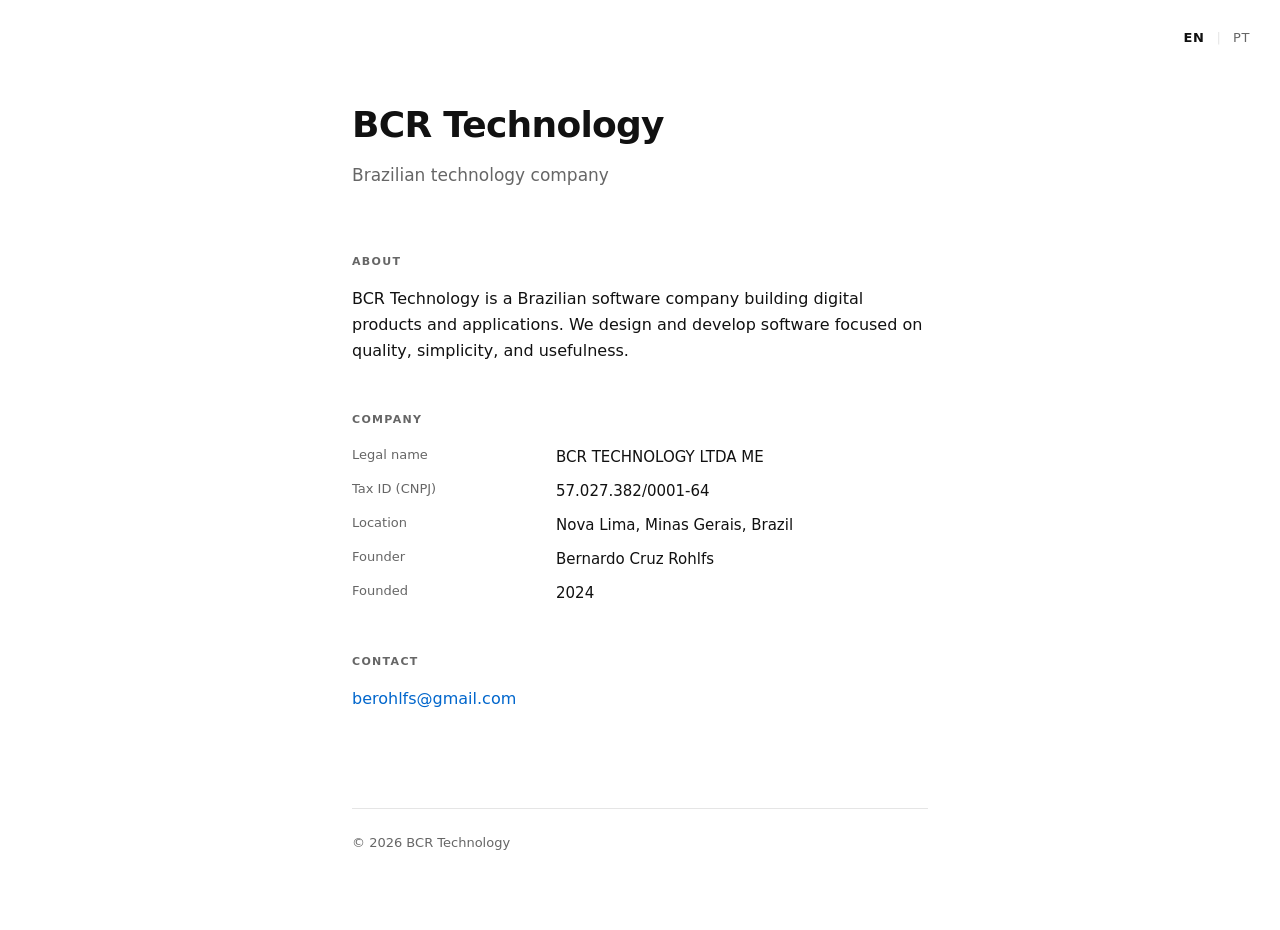
==== index.html @ 29fa109f "add: website" ====
<!DOCTYPE html>
<html lang="en">
<head>
  <meta charset="UTF-8">
  <meta name="viewport" content="width=device-width, initial-scale=1.0">
  <title>BCR Technology</title>
  <meta name="description" data-lang="en" content="BCR Technology — Brazilian technology company founded in 2024.">
  <meta name="description" data-lang="pt" content="BCR Technology — Empresa brasileira de tecnologia fundada em 2024.">
  <link rel="stylesheet" href="styles.css">
</head>
<body class="lang-en">
  <nav class="lang-toggle" aria-label="Language switcher">
    <button type="button" data-set-lang="en" class="lang-btn">EN</button>
    <span class="lang-sep">|</span>
    <button type="button" data-set-lang="pt" class="lang-btn">PT</button>
  </nav>

  <main>
    <header>
      <h1>BCR Technology</h1>
      <p class="subtitle" data-lang="en">Brazilian technology company</p>
      <p class="subtitle" data-lang="pt">Empresa brasileira de tecnologia</p>
    </header>

    <section>
      <h2 data-lang="en">About</h2>
      <h2 data-lang="pt">Sobre</h2>
      <p data-lang="en">BCR Technology is a Brazilian software company building digital products and applications. We design and develop software focused on quality, simplicity, and usefulness.</p>
      <p data-lang="pt">A BCR Technology é uma empresa brasileira de software que desenvolve produtos e aplicações digitais. Projetamos e desenvolvemos software com foco em qualidade, simplicidade e utilidade.</p>
    </section>

    <section>
      <h2 data-lang="en">Company</h2>
      <h2 data-lang="pt">Empresa</h2>
      <dl class="info">
        <dt data-lang="en">Legal name</dt>
        <dt data-lang="pt">Razão social</dt>
        <dd>BCR TECHNOLOGY LTDA ME</dd>

        <dt data-lang="en">Tax ID (CNPJ)</dt>
        <dt data-lang="pt">CNPJ</dt>
        <dd>57.027.382/0001-64</dd>

        <dt data-lang="en">Location</dt>
        <dt data-lang="pt">Localização</dt>
        <dd data-lang="en">Nova Lima, Minas Gerais, Brazil</dd>
        <dd data-lang="pt">Nova Lima, Minas Gerais, Brasil</dd>

        <dt data-lang="en">Founder</dt>
        <dt data-lang="pt">Fundador</dt>
        <dd>Bernardo Cruz Rohlfs</dd>

        <dt data-lang="en">Founded</dt>
        <dt data-lang="pt">Fundada em</dt>
        <dd>2024</dd>
      </dl>
    </section>

    <section>
      <h2 data-lang="en">Contact</h2>
      <h2 data-lang="pt">Contato</h2>
      <p><a href="mailto:berohlfs@gmail.com">berohlfs@gmail.com</a></p>
    </section>

    <footer>
      <p>&copy; <span id="year">2026</span> BCR Technology</p>
    </footer>
  </main>

  <script src="script.js"></script>
</body>
</html>
---- styles.css ----
:root {
  --bg: #ffffff;
  --text: #111111;
  --muted: #666666;
  --link: #0066cc;
  --border: #e5e5e5;
  --max-width: 640px;
}

* {
  box-sizing: border-box;
}

html,
body {
  margin: 0;
  padding: 0;
}

body {
  font-family: -apple-system, BlinkMacSystemFont, "Segoe UI", system-ui, sans-serif;
  font-size: 16px;
  line-height: 1.6;
  color: var(--text);
  background: var(--bg);
  -webkit-font-smoothing: antialiased;
  -moz-osx-font-smoothing: grayscale;
}

[data-lang] {
  display: none;
}
body.lang-en [data-lang="en"] {
  display: revert;
}
body.lang-pt [data-lang="pt"] {
  display: revert;
}

.lang-toggle {
  position: absolute;
  top: 24px;
  right: 24px;
  font-size: 13px;
  color: var(--muted);
  display: flex;
  gap: 6px;
  align-items: center;
}

.lang-btn {
  background: none;
  border: none;
  padding: 4px 6px;
  font: inherit;
  color: var(--muted);
  cursor: pointer;
  letter-spacing: 0.05em;
}
.lang-btn:hover {
  color: var(--text);
}
.lang-btn.active {
  color: var(--text);
  font-weight: 600;
}

.lang-sep {
  color: var(--border);
}

main {
  max-width: var(--max-width);
  margin: 0 auto;
  padding: 96px 32px 64px;
}

header {
  margin-bottom: 64px;
}

h1 {
  font-size: 36px;
  font-weight: 600;
  letter-spacing: -0.02em;
  margin: 0 0 8px;
}

.subtitle {
  font-size: 17px;
  color: var(--muted);
  margin: 0;
}

section {
  margin-bottom: 48px;
}

h2 {
  font-size: 11px;
  font-weight: 600;
  text-transform: uppercase;
  letter-spacing: 0.12em;
  color: var(--muted);
  margin: 0 0 16px;
}

p {
  margin: 0 0 12px;
}

a {
  color: var(--link);
  text-decoration: none;
}
a:hover {
  text-decoration: underline;
}

.info {
  margin: 0;
  display: grid;
  grid-template-columns: 180px 1fr;
  row-gap: 10px;
  column-gap: 24px;
}

.info dt {
  font-size: 13px;
  color: var(--muted);
  margin: 0;
}

.info dd {
  margin: 0;
  font-size: 15px;
}

footer {
  margin-top: 96px;
  padding-top: 24px;
  border-top: 1px solid var(--border);
  font-size: 13px;
  color: var(--muted);
}

@media (max-width: 520px) {
  main {
    padding: 80px 20px 48px;
  }

  h1 {
    font-size: 28px;
  }

  .info {
    grid-template-columns: 1fr;
    row-gap: 4px;
  }

  .info dd {
    margin-bottom: 8px;
  }

  .lang-toggle {
    top: 16px;
    right: 16px;
  }
}
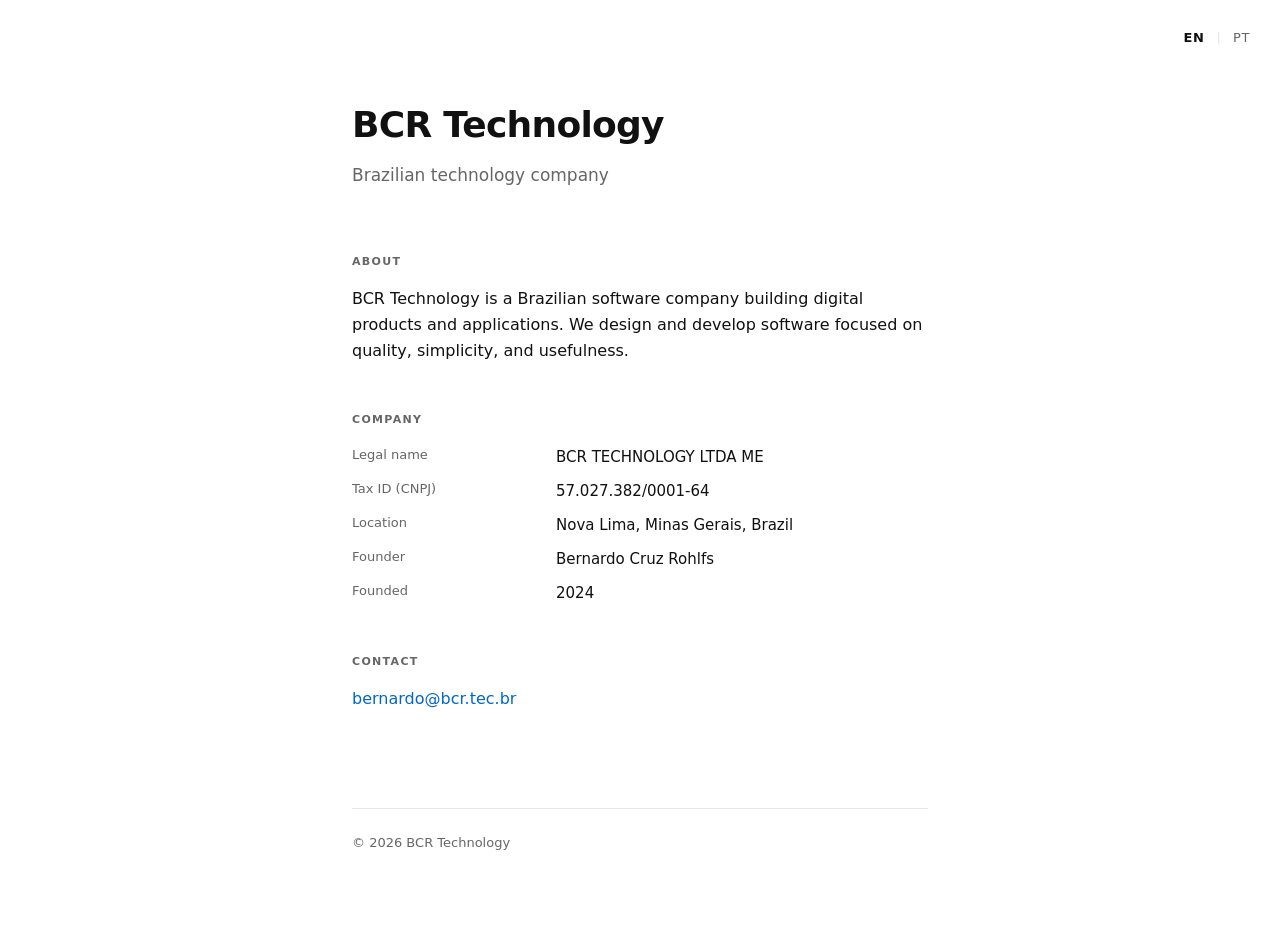
==== commit 0c00de20: "update email" ====
--- a/index.html
+++ b/index.html
@@ -59,7 +59,7 @@
     <section>
       <h2 data-lang="en">Contact</h2>
       <h2 data-lang="pt">Contato</h2>
-      <p><a href="mailto:berohlfs@gmail.com">berohlfs@gmail.com</a></p>
+      <p><a href="mailto:bernardo@bcr.tec.br">bernardo@bcr.tec.br</a></p>
     </section>
 
     <footer>
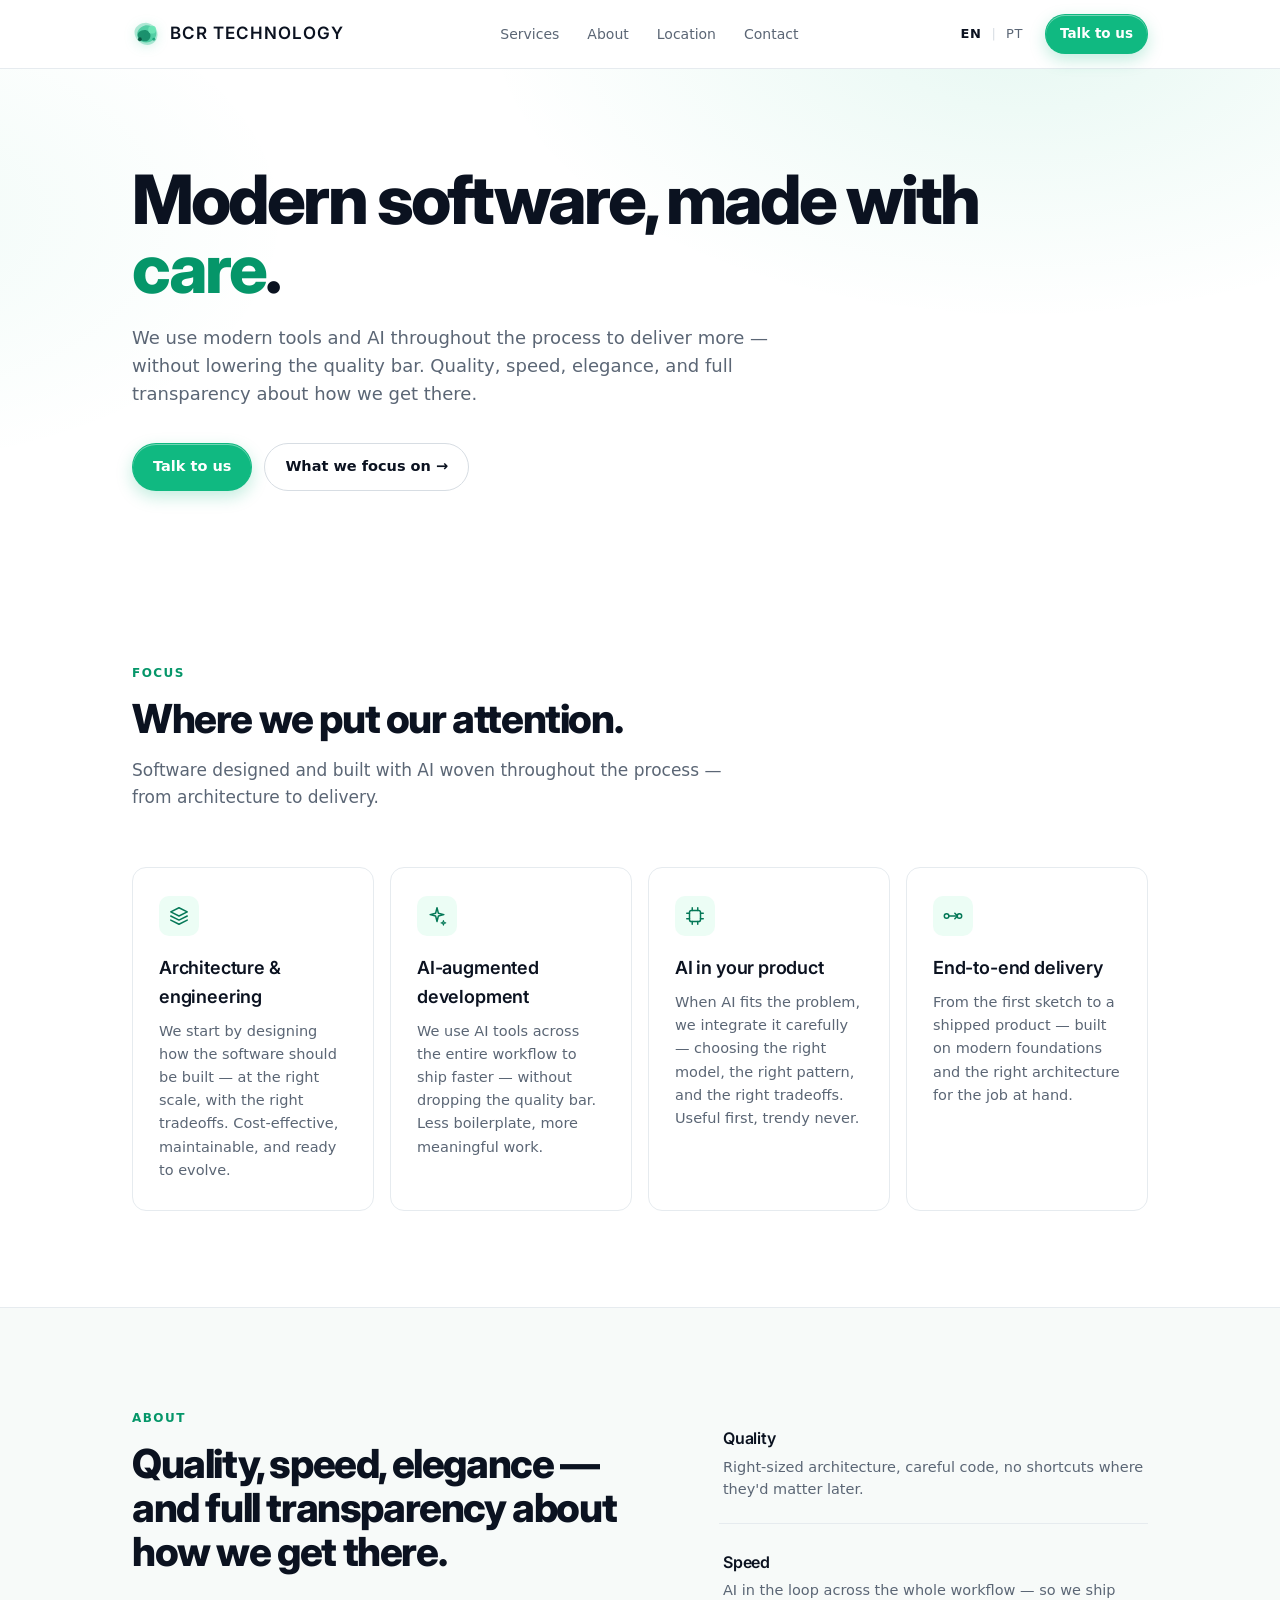
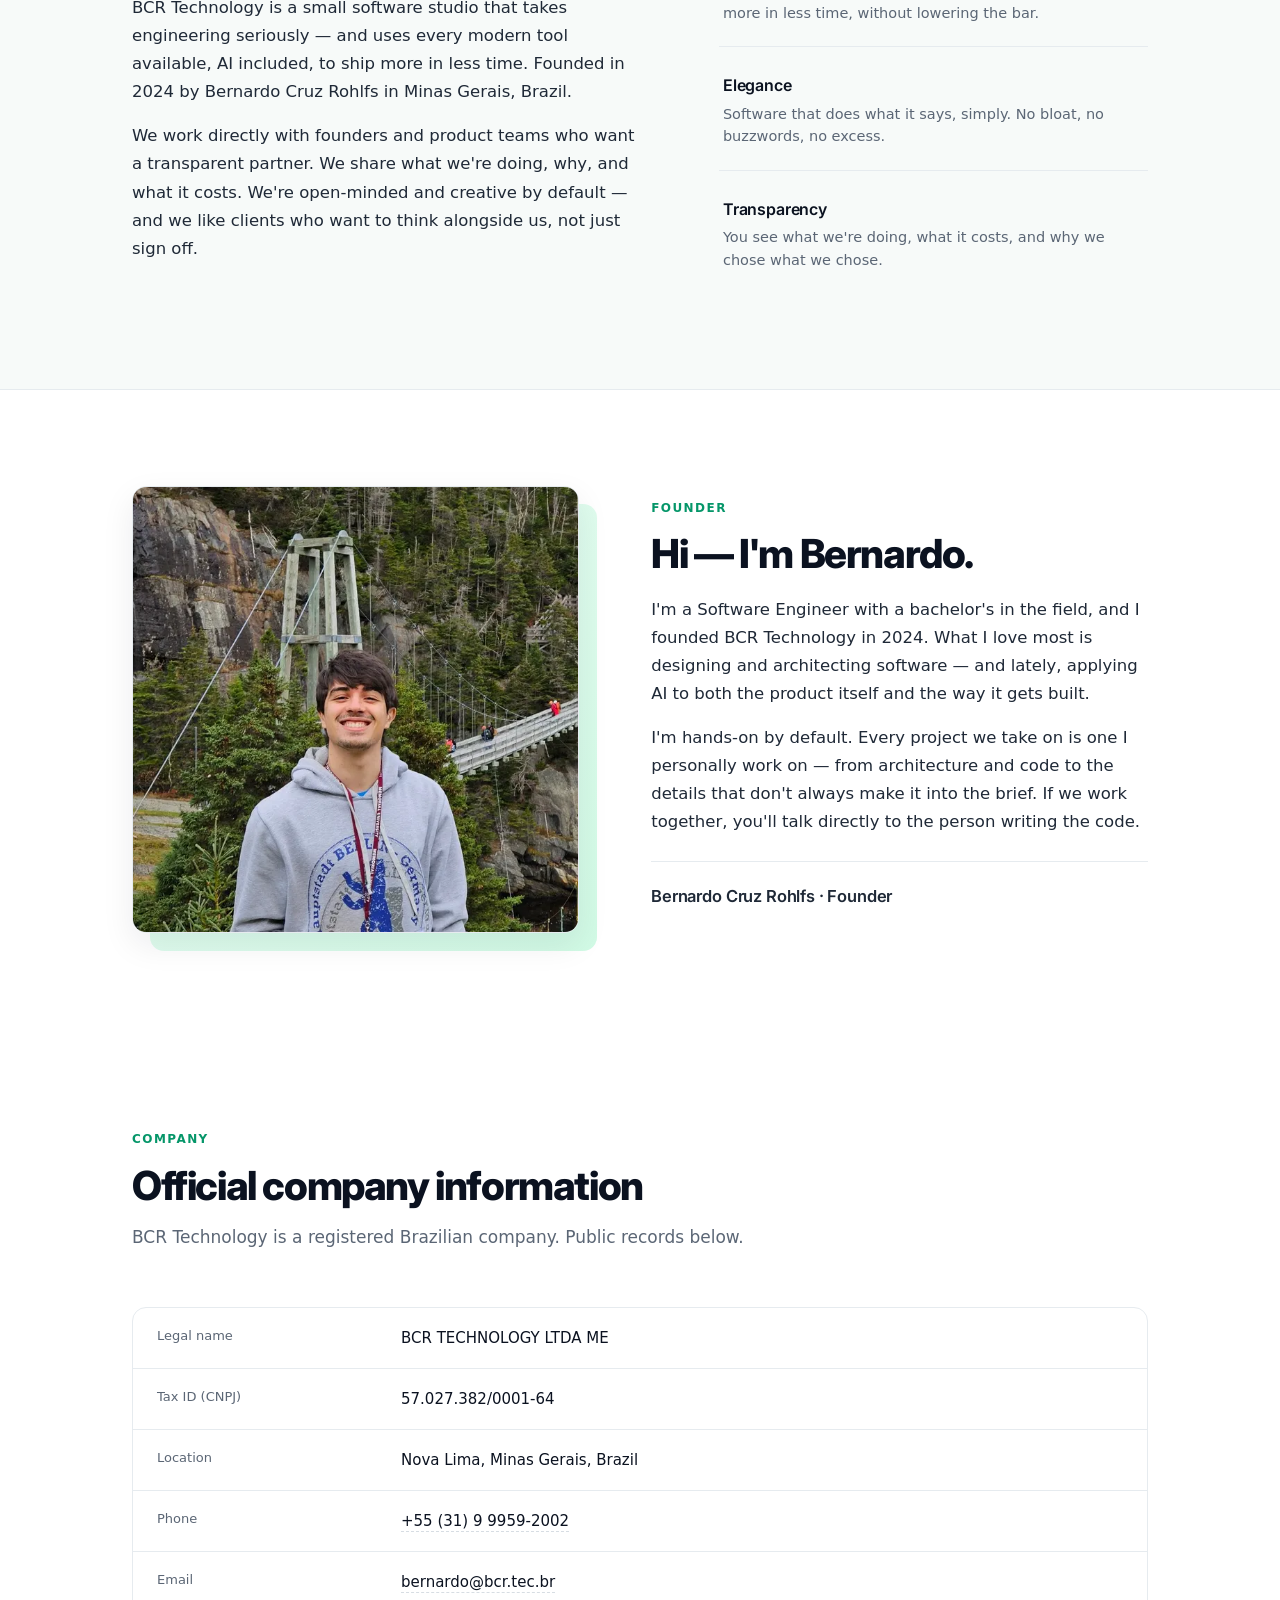
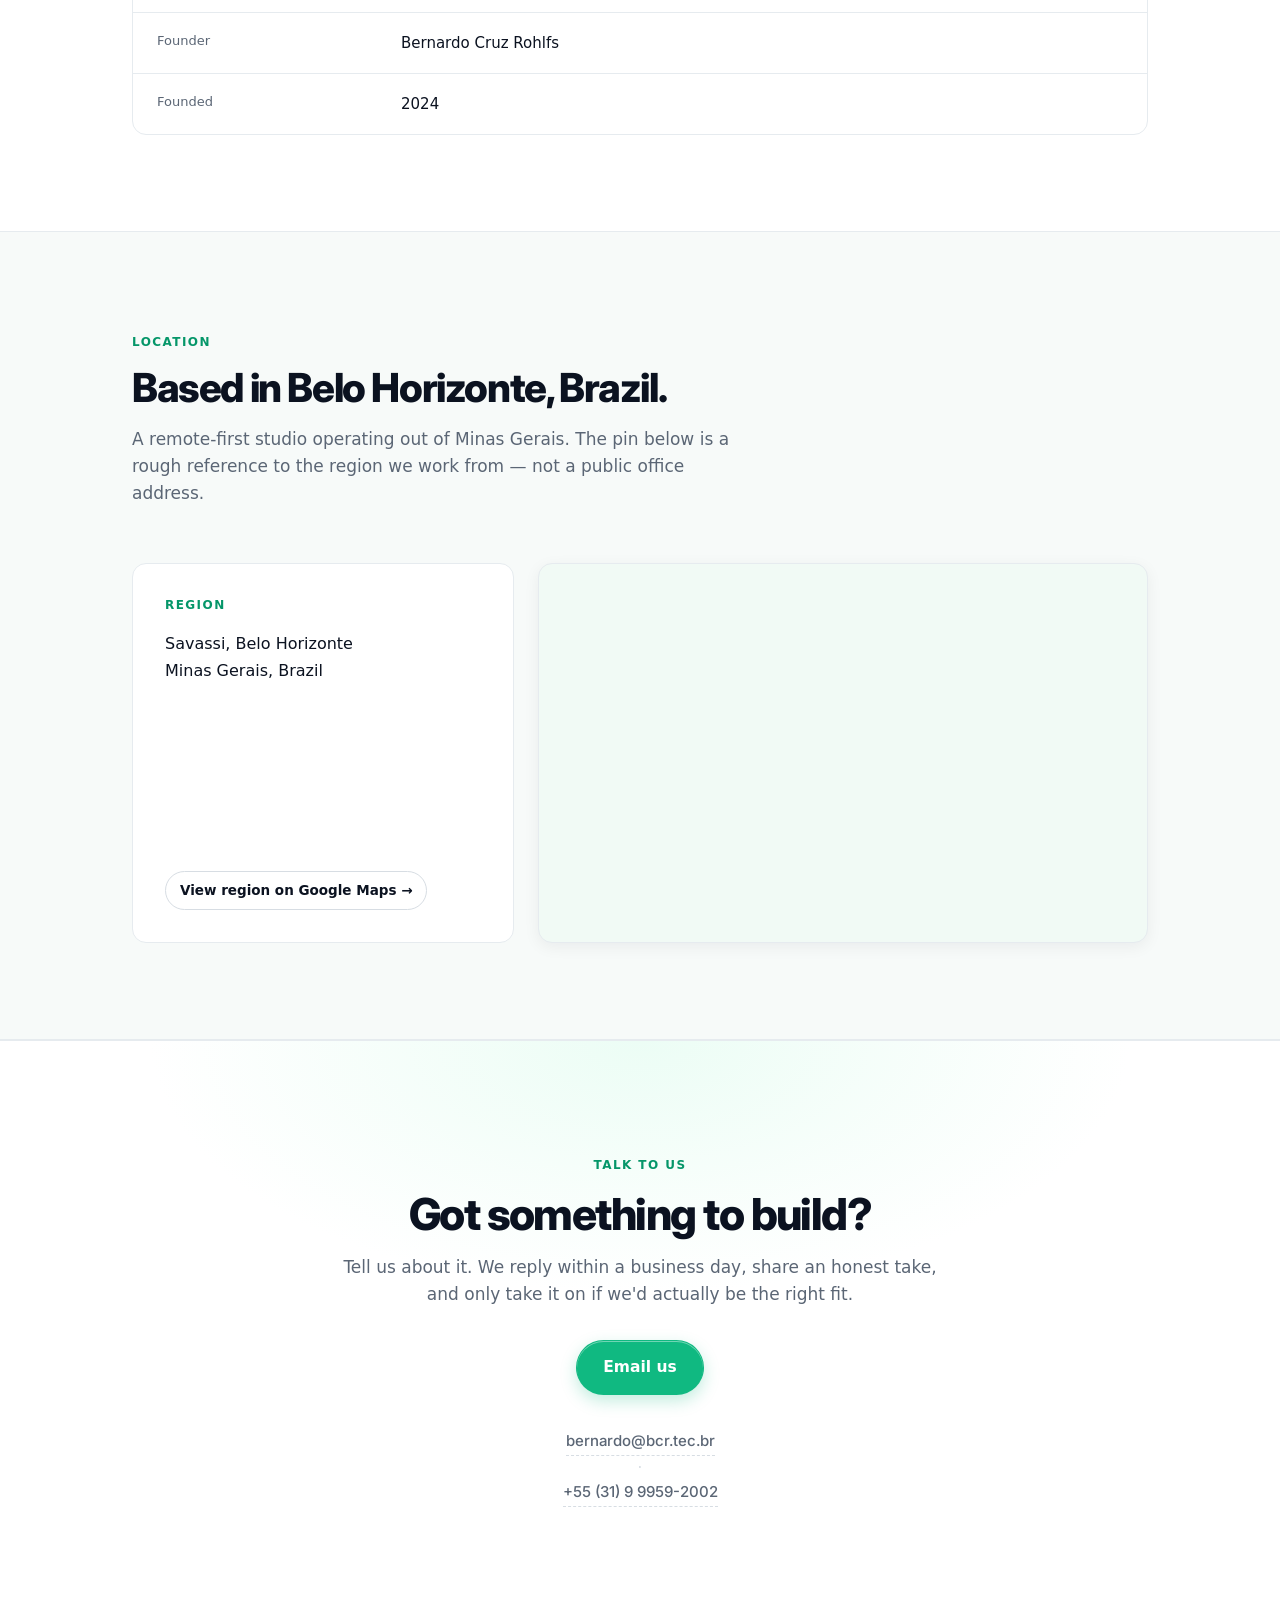
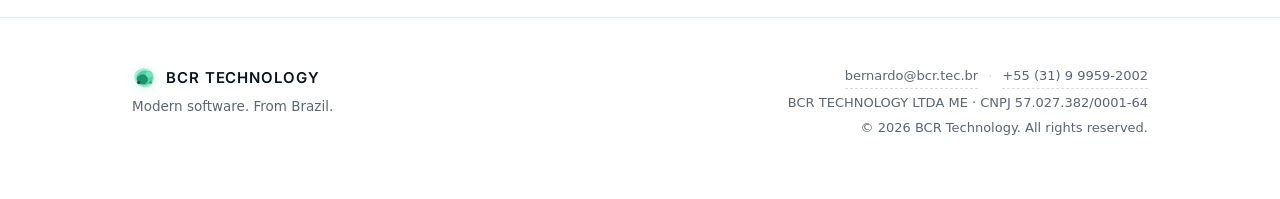
==== commit ac356c05: "fix: adjusting landing page for apple developer program's requirements" ====
--- a/index.html
+++ b/index.html
@@ -3,67 +3,360 @@
 <head>
   <meta charset="UTF-8">
   <meta name="viewport" content="width=device-width, initial-scale=1.0">
-  <title>BCR Technology</title>
-  <meta name="description" data-lang="en" content="BCR Technology — Brazilian technology company founded in 2024.">
-  <meta name="description" data-lang="pt" content="BCR Technology — Empresa brasileira de tecnologia fundada em 2024.">
+  <title>BCR Technology — Software done well. Shipped fast.</title>
+  <meta name="description" data-lang="en" content="BCR Technology — Brazilian software studio. AI-augmented development, fine architecture, and full transparency. Quality, speed, elegance.">
+  <meta name="description" data-lang="pt" content="BCR Technology — Estúdio de software brasileiro. Desenvolvimento aumentado por IA, arquitetura cuidadosa e total transparência. Qualidade, velocidade, elegância.">
+  <link rel="preconnect" href="https://fonts.googleapis.com">
+  <link rel="preconnect" href="https://fonts.gstatic.com" crossorigin>
+  <link href="https://fonts.googleapis.com/css2?family=Inter:wght@400;500;600;700;800&display=swap" rel="stylesheet">
   <link rel="stylesheet" href="styles.css">
 </head>
 <body class="lang-en">
-  <nav class="lang-toggle" aria-label="Language switcher">
-    <button type="button" data-set-lang="en" class="lang-btn">EN</button>
-    <span class="lang-sep">|</span>
-    <button type="button" data-set-lang="pt" class="lang-btn">PT</button>
-  </nav>
-
-  <main>
-    <header>
-      <h1>BCR Technology</h1>
-      <p class="subtitle" data-lang="en">Brazilian technology company</p>
-      <p class="subtitle" data-lang="pt">Empresa brasileira de tecnologia</p>
-    </header>
-
-    <section>
-      <h2 data-lang="en">About</h2>
-      <h2 data-lang="pt">Sobre</h2>
-      <p data-lang="en">BCR Technology is a Brazilian software company building digital products and applications. We design and develop software focused on quality, simplicity, and usefulness.</p>
-      <p data-lang="pt">A BCR Technology é uma empresa brasileira de software que desenvolve produtos e aplicações digitais. Projetamos e desenvolvemos software com foco em qualidade, simplicidade e utilidade.</p>
-    </section>
-
-    <section>
-      <h2 data-lang="en">Company</h2>
-      <h2 data-lang="pt">Empresa</h2>
-      <dl class="info">
-        <dt data-lang="en">Legal name</dt>
-        <dt data-lang="pt">Razão social</dt>
-        <dd>BCR TECHNOLOGY LTDA ME</dd>
-
-        <dt data-lang="en">Tax ID (CNPJ)</dt>
-        <dt data-lang="pt">CNPJ</dt>
-        <dd>57.027.382/0001-64</dd>
-
-        <dt data-lang="en">Location</dt>
-        <dt data-lang="pt">Localização</dt>
-        <dd data-lang="en">Nova Lima, Minas Gerais, Brazil</dd>
-        <dd data-lang="pt">Nova Lima, Minas Gerais, Brasil</dd>
-
-        <dt data-lang="en">Founder</dt>
-        <dt data-lang="pt">Fundador</dt>
-        <dd>Bernardo Cruz Rohlfs</dd>
-
-        <dt data-lang="en">Founded</dt>
-        <dt data-lang="pt">Fundada em</dt>
-        <dd>2024</dd>
-      </dl>
-    </section>
-
-    <section>
-      <h2 data-lang="en">Contact</h2>
-      <h2 data-lang="pt">Contato</h2>
-      <p><a href="mailto:bernardo@bcr.tec.br">bernardo@bcr.tec.br</a></p>
-    </section>
-
-    <footer>
-      <p>&copy; <span id="year">2026</span> BCR Technology</p>
+  <header class="site-header">
+    <div class="container header-inner">
+      <a href="#top" class="brand" aria-label="BCR Technology">
+        <svg class="brand-mark" viewBox="0 0 32 32" fill="none" aria-hidden="true" xmlns="http://www.w3.org/2000/svg">
+          <path d="M16 3 C24 4 30 10 29 18 C28 26 21 30 14 28 C7 26 2 19 3 12 C4 7 10 3 16 3 Z" fill="#10b981" opacity="0.3"/>
+          <path d="M22 7 C28 9 30 17 25 22 C20 27 12 27 8 22 C4 17 6 11 11 8 C15 5 19 6 22 7 Z" fill="#10b981" opacity="0.55"/>
+          <path d="M11 12 C16 10 22 13 21 19 C20 25 13 26 9 22 C5 18 6 14 11 12 Z" fill="#047857" opacity="0.7"/>
+          <circle cx="23" cy="11" r="4.5" fill="#6ee7b7" opacity="0.9"/>
+          <circle cx="9" cy="22" r="2.2" fill="#064e3b" opacity="0.9"/>
+          <circle cx="25" cy="22" r="1.7" fill="#059669" opacity="0.75"/>
+        </svg>
+        <span class="brand-full">BCR Technology</span>
+        <span class="brand-short">BCR</span>
+      </a>
+      <nav class="primary-nav" aria-label="Primary">
+        <a href="#services" data-lang="en">Services</a>
+        <a href="#services" data-lang="pt">Serviços</a>
+        <a href="#about" data-lang="en">About</a>
+        <a href="#about" data-lang="pt">Sobre</a>
+        <a href="#location" data-lang="en">Location</a>
+        <a href="#location" data-lang="pt">Localização</a>
+        <a href="#contact" data-lang="en">Contact</a>
+        <a href="#contact" data-lang="pt">Contato</a>
+      </nav>
+      <div class="header-actions">
+        <nav class="lang-toggle" aria-label="Language switcher">
+          <button type="button" data-set-lang="en" class="lang-btn">EN</button>
+          <span class="lang-sep">|</span>
+          <button type="button" data-set-lang="pt" class="lang-btn">PT</button>
+        </nav>
+        <a href="#contact" class="btn btn-primary btn-sm header-cta" data-lang="en">Talk to us</a>
+        <a href="#contact" class="btn btn-primary btn-sm header-cta" data-lang="pt">Fale conosco</a>
+      </div>
+    </div>
+  </header>
+
+  <main id="top">
+    <section class="hero">
+      <div class="container">
+        <h1 class="hero-title" data-lang="en">
+          Modern software, made with <span class="accent">care</span>.
+        </h1>
+        <h1 class="hero-title" data-lang="pt">
+          Software moderno, feito com <span class="accent">cuidado</span>.
+        </h1>
+
+        <p class="hero-sub" data-lang="en">
+          We use modern tools and AI throughout the process to deliver more — without lowering the quality bar. Quality, speed, elegance, and full transparency about how we get there.
+        </p>
+        <p class="hero-sub" data-lang="pt">
+          Usamos ferramentas modernas e IA em todo o processo para entregar mais — sem baixar a régua de qualidade. Qualidade, velocidade, elegância e total transparência sobre como chegamos lá.
+        </p>
+
+        <div class="hero-cta">
+          <a href="#contact" class="btn btn-primary" data-lang="en">Talk to us</a>
+          <a href="#contact" class="btn btn-primary" data-lang="pt">Fale com a gente</a>
+          <a href="#services" class="btn btn-ghost" data-lang="en">What we focus on →</a>
+          <a href="#services" class="btn btn-ghost" data-lang="pt">No que focamos →</a>
+        </div>
+      </div>
+    </section>
+
+    <section id="services" class="section">
+      <div class="container">
+        <div class="section-head">
+          <span class="kicker" data-lang="en">Focus</span>
+          <span class="kicker" data-lang="pt">Foco</span>
+          <h2 data-lang="en">Where we put our attention.</h2>
+          <h2 data-lang="pt">Onde colocamos nossa atenção.</h2>
+          <p class="section-lead" data-lang="en">
+            Software designed and built with AI woven throughout the process — from architecture to delivery.
+          </p>
+          <p class="section-lead" data-lang="pt">
+            Software desenhado e construído com IA presente em todo o processo — da arquitetura à entrega.
+          </p>
+        </div>
+
+        <div class="cards">
+          <article class="card">
+            <div class="card-icon" aria-hidden="true">
+              <svg viewBox="0 0 24 24" fill="none" stroke="currentColor" stroke-width="1.6" stroke-linecap="round" stroke-linejoin="round"><polygon points="12 3 21 7.5 12 12 3 7.5 12 3"/><polyline points="3 12 12 16.5 21 12"/><polyline points="3 16.5 12 21 21 16.5"/></svg>
+            </div>
+            <h3 data-lang="en">Architecture & engineering</h3>
+            <h3 data-lang="pt">Arquitetura & engenharia</h3>
+            <p data-lang="en">We start by designing how the software should be built — at the right scale, with the right tradeoffs. Cost-effective, maintainable, and ready to evolve.</p>
+            <p data-lang="pt">Começamos desenhando como o software deve ser construído — na escala certa, com os tradeoffs certos. Eficiente, manutenível e pronto para evoluir.</p>
+          </article>
+
+          <article class="card">
+            <div class="card-icon" aria-hidden="true">
+              <svg viewBox="0 0 24 24" fill="none" stroke="currentColor" stroke-width="1.6" stroke-linecap="round" stroke-linejoin="round"><path d="M12 3 L13.5 9 L19.5 10.5 L13.5 12 L12 18 L10.5 12 L4.5 10.5 L10.5 9 Z"/><path d="M19 17 L19.7 19 L21.5 19.5 L19.7 20 L19 22 L18.3 20 L16.5 19.5 L18.3 19 Z" stroke-width="1.2"/></svg>
+            </div>
+            <h3 data-lang="en">AI-augmented development</h3>
+            <h3 data-lang="pt">Desenvolvimento aumentado por IA</h3>
+            <p data-lang="en">We use AI tools across the entire workflow to ship faster — without dropping the quality bar. Less boilerplate, more meaningful work.</p>
+            <p data-lang="pt">Usamos ferramentas de IA em todo o fluxo para entregar mais rápido — sem baixar a régua de qualidade. Menos boilerplate, mais trabalho que importa.</p>
+          </article>
+
+          <article class="card">
+            <div class="card-icon" aria-hidden="true">
+              <svg viewBox="0 0 24 24" fill="none" stroke="currentColor" stroke-width="1.6" stroke-linecap="round" stroke-linejoin="round"><rect x="6" y="6" width="12" height="12" rx="2"/><line x1="9" y1="3" x2="9" y2="6"/><line x1="15" y1="3" x2="15" y2="6"/><line x1="9" y1="18" x2="9" y2="21"/><line x1="15" y1="18" x2="15" y2="21"/><line x1="3" y1="9" x2="6" y2="9"/><line x1="3" y1="15" x2="6" y2="15"/><line x1="18" y1="9" x2="21" y2="9"/><line x1="18" y1="15" x2="21" y2="15"/></svg>
+            </div>
+            <h3 data-lang="en">AI in your product</h3>
+            <h3 data-lang="pt">IA no seu produto</h3>
+            <p data-lang="en">When AI fits the problem, we integrate it carefully — choosing the right model, the right pattern, and the right tradeoffs. Useful first, trendy never.</p>
+            <p data-lang="pt">Quando IA faz sentido para o problema, integramos com cuidado — escolhendo o modelo, o padrão e os tradeoffs certos. Útil primeiro, hype nunca.</p>
+          </article>
+
+          <article class="card">
+            <div class="card-icon" aria-hidden="true">
+              <svg viewBox="0 0 24 24" fill="none" stroke="currentColor" stroke-width="1.6" stroke-linecap="round" stroke-linejoin="round"><circle cx="5" cy="12" r="2.5"/><circle cx="19" cy="12" r="2.5"/><line x1="7.5" y1="12" x2="16.5" y2="12"/><polyline points="14 9 17 12 14 15"/></svg>
+            </div>
+            <h3 data-lang="en">End-to-end delivery</h3>
+            <h3 data-lang="pt">Entrega de ponta a ponta</h3>
+            <p data-lang="en">From the first sketch to a shipped product — built on modern foundations and the right architecture for the job at hand.</p>
+            <p data-lang="pt">Do primeiro rabisco a um produto entregue — sobre fundações modernas e a arquitetura certa para o que o projeto pede.</p>
+          </article>
+        </div>
+      </div>
+    </section>
+
+    <section id="about" class="section section-alt">
+      <div class="container about-grid">
+        <div class="about-copy">
+          <span class="kicker" data-lang="en">About</span>
+          <span class="kicker" data-lang="pt">Sobre</span>
+          <h2 data-lang="en">Quality, speed, elegance — and full transparency about how we get there.</h2>
+          <h2 data-lang="pt">Qualidade, velocidade, elegância — e total transparência sobre como chegamos lá.</h2>
+          <p data-lang="en">
+            BCR Technology is a small software studio that takes engineering seriously — and uses every modern tool available, AI included, to ship more in less time. Founded in 2024 by Bernardo Cruz Rohlfs in Minas Gerais, Brazil.
+          </p>
+          <p data-lang="pt">
+            A BCR Technology é um pequeno estúdio de software que leva a engenharia a sério — e usa todas as ferramentas modernas disponíveis, incluindo IA, para entregar mais em menos tempo. Fundada em 2024 por Bernardo Cruz Rohlfs em Minas Gerais, Brasil.
+          </p>
+          <p data-lang="en">
+            We work directly with founders and product teams who want a transparent partner. We share what we're doing, why, and what it costs. We're open-minded and creative by default — and we like clients who want to think alongside us, not just sign off.
+          </p>
+          <p data-lang="pt">
+            Trabalhamos diretamente com fundadores e times de produto que querem um parceiro transparente. Compartilhamos o que estamos fazendo, por que e quanto custa. Somos abertos e criativos por natureza — e gostamos de clientes que querem pensar junto, não só aprovar o que entregamos.
+          </p>
+        </div>
+
+        <ul class="values">
+          <li>
+            <strong data-lang="en">Quality</strong>
+            <strong data-lang="pt">Qualidade</strong>
+            <span data-lang="en">Right-sized architecture, careful code, no shortcuts where they'd matter later.</span>
+            <span data-lang="pt">Arquitetura no tamanho certo, código cuidadoso, sem atalhos onde fariam falta depois.</span>
+          </li>
+          <li>
+            <strong data-lang="en">Speed</strong>
+            <strong data-lang="pt">Velocidade</strong>
+            <span data-lang="en">AI in the loop across the whole workflow — so we ship more in less time, without lowering the bar.</span>
+            <span data-lang="pt">IA presente em todo o fluxo de trabalho — para entregarmos mais em menos tempo, sem baixar a régua.</span>
+          </li>
+          <li>
+            <strong data-lang="en">Elegance</strong>
+            <strong data-lang="pt">Elegância</strong>
+            <span data-lang="en">Software that does what it says, simply. No bloat, no buzzwords, no excess.</span>
+            <span data-lang="pt">Software que faz o que promete, com simplicidade. Sem inchaço, sem buzzwords, sem excessos.</span>
+          </li>
+          <li>
+            <strong data-lang="en">Transparency</strong>
+            <strong data-lang="pt">Transparência</strong>
+            <span data-lang="en">You see what we're doing, what it costs, and why we chose what we chose.</span>
+            <span data-lang="pt">Você vê o que estamos fazendo, quanto custa e por que escolhemos o que escolhemos.</span>
+          </li>
+        </ul>
+      </div>
+    </section>
+
+    <section id="founder" class="section section-founder">
+      <div class="container founder-grid">
+        <div class="founder-portrait">
+          <img src="image-home-bernardo-rohlfs.webp" alt="Bernardo Cruz Rohlfs, founder of BCR Technology" loading="lazy" width="640" height="640">
+        </div>
+        <div class="founder-copy">
+          <span class="kicker" data-lang="en">Founder</span>
+          <span class="kicker" data-lang="pt">Fundador</span>
+
+          <h2 data-lang="en">Hi — I'm Bernardo.</h2>
+          <h2 data-lang="pt">Olá — eu sou o Bernardo.</h2>
+
+          <p data-lang="en">I'm a Software Engineer with a bachelor's in the field, and I founded BCR Technology in 2024. What I love most is designing and architecting software — and lately, applying AI to both the product itself and the way it gets built.</p>
+          <p data-lang="pt">Sou engenheiro de software com bacharelado na área, e fundei a BCR Technology em 2024. O que mais me motiva é desenhar e arquitetar software — e, hoje, aplicar IA tanto ao produto em si quanto ao jeito que ele é construído.</p>
+
+          <p data-lang="en">I'm hands-on by default. Every project we take on is one I personally work on — from architecture and code to the details that don't always make it into the brief. If we work together, you'll talk directly to the person writing the code.</p>
+          <p data-lang="pt">Sou hands-on por padrão. Em todo projeto que pegamos, eu trabalho pessoalmente — da arquitetura ao código, até os detalhes que nem sempre entram no briefing. Se trabalharmos juntos, você fala direto com quem está escrevendo o código.</p>
+
+          <p class="founder-sig">
+            <span data-lang="en">Bernardo Cruz Rohlfs · Founder</span>
+            <span data-lang="pt">Bernardo Cruz Rohlfs · Fundador</span>
+          </p>
+        </div>
+      </div>
+    </section>
+
+    <section id="company" class="section">
+      <div class="container">
+        <div class="section-head">
+          <span class="kicker" data-lang="en">Company</span>
+          <span class="kicker" data-lang="pt">Empresa</span>
+          <h2 data-lang="en">Official company information</h2>
+          <h2 data-lang="pt">Dados oficiais da empresa</h2>
+          <p class="section-lead" data-lang="en">
+            BCR Technology is a registered Brazilian company. Public records below.
+          </p>
+          <p class="section-lead" data-lang="pt">
+            A BCR Technology é uma empresa brasileira registrada. Registros públicos abaixo.
+          </p>
+        </div>
+
+        <dl class="info">
+          <div class="info-row">
+            <dt data-lang="en">Legal name</dt>
+            <dt data-lang="pt">Razão social</dt>
+            <dd>BCR TECHNOLOGY LTDA ME</dd>
+          </div>
+          <div class="info-row">
+            <dt data-lang="en">Tax ID (CNPJ)</dt>
+            <dt data-lang="pt">CNPJ</dt>
+            <dd>57.027.382/0001-64</dd>
+          </div>
+          <div class="info-row">
+            <dt data-lang="en">Location</dt>
+            <dt data-lang="pt">Localização</dt>
+            <dd data-lang="en">Nova Lima, Minas Gerais, Brazil</dd>
+            <dd data-lang="pt">Nova Lima, Minas Gerais, Brasil</dd>
+          </div>
+          <div class="info-row">
+            <dt data-lang="en">Phone</dt>
+            <dt data-lang="pt">Telefone</dt>
+            <dd><a class="info-link" href="tel:+5531999592002">+55 (31) 9 9959-2002</a></dd>
+          </div>
+          <div class="info-row">
+            <dt data-lang="en">Email</dt>
+            <dt data-lang="pt">E-mail</dt>
+            <dd><a class="info-link" href="mailto:bernardo@bcr.tec.br">bernardo@bcr.tec.br</a></dd>
+          </div>
+          <div class="info-row">
+            <dt data-lang="en">Founder</dt>
+            <dt data-lang="pt">Fundador</dt>
+            <dd>Bernardo Cruz Rohlfs</dd>
+          </div>
+          <div class="info-row">
+            <dt data-lang="en">Founded</dt>
+            <dt data-lang="pt">Fundada em</dt>
+            <dd>2024</dd>
+          </div>
+        </dl>
+      </div>
+    </section>
+
+    <section id="location" class="section section-alt">
+      <div class="container">
+        <div class="section-head">
+          <span class="kicker" data-lang="en">Location</span>
+          <span class="kicker" data-lang="pt">Localização</span>
+          <h2 data-lang="en">Based in Belo Horizonte, Brazil.</h2>
+          <h2 data-lang="pt">Baseados em Belo Horizonte, Brasil.</h2>
+          <p class="section-lead" data-lang="en">A remote-first studio operating out of Minas Gerais. The pin below is a rough reference to the region we work from — not a public office address.</p>
+          <p class="section-lead" data-lang="pt">Um estúdio remote-first operando a partir de Minas Gerais. O marcador abaixo é uma referência aproximada da região em que trabalhamos — não um endereço público de escritório.</p>
+        </div>
+
+        <div class="location-grid">
+          <div class="location-info">
+            <div>
+              <span class="address-label" data-lang="en">Region</span>
+              <span class="address-label" data-lang="pt">Região</span>
+              <p class="address-line">
+                Savassi, Belo Horizonte<br>
+                <span data-lang="en">Minas Gerais, Brazil</span>
+                <span data-lang="pt">Minas Gerais, Brasil</span>
+              </p>
+            </div>
+            <a class="btn btn-ghost btn-sm" target="_blank" rel="noopener" href="https://www.google.com/maps/place/Savassi,+Belo+Horizonte+-+MG/@-19.932652,-43.9362051,15z">
+              <span data-lang="en">View region on Google Maps →</span>
+              <span data-lang="pt">Ver região no Google Maps →</span>
+            </a>
+          </div>
+
+          <div class="location-map">
+            <iframe
+              src="https://maps.google.com/maps?q=Savassi,+Belo+Horizonte+-+MG&z=15&output=embed"
+              title="BCR Technology operating region — approximate area in Belo Horizonte, Minas Gerais"
+              loading="lazy"
+              referrerpolicy="no-referrer-when-downgrade"
+              allowfullscreen></iframe>
+          </div>
+        </div>
+      </div>
+    </section>
+
+    <section id="contact" class="section section-contact">
+      <div class="container contact-inner">
+        <span class="kicker" data-lang="en">Talk to us</span>
+        <span class="kicker" data-lang="pt">Fale conosco</span>
+        <h2 data-lang="en">Got something to build?</h2>
+        <h2 data-lang="pt">Tem algo para construir?</h2>
+        <p class="section-lead" data-lang="en">
+          Tell us about it. We reply within a business day, share an honest take, and only take it on if we'd actually be the right fit.
+        </p>
+        <p class="section-lead" data-lang="pt">
+          Conta para a gente. Respondemos em até um dia útil, damos uma opinião honesta e só pegamos o projeto se realmente formos a melhor opção.
+        </p>
+
+        <div class="contact-actions">
+          <a class="btn btn-primary btn-lg" href="mailto:bernardo@bcr.tec.br?subject=Project%20inquiry%20%E2%80%94%20BCR%20Technology" data-lang="en">Email us</a>
+          <a class="btn btn-primary btn-lg" href="mailto:bernardo@bcr.tec.br?subject=Contato%20%E2%80%94%20BCR%20Technology" data-lang="pt">Enviar e-mail</a>
+          <div class="contact-links">
+            <a class="contact-link" href="mailto:bernardo@bcr.tec.br">bernardo@bcr.tec.br</a>
+            <span class="contact-sep" aria-hidden="true">·</span>
+            <a class="contact-link" href="tel:+5531999592002">+55 (31) 9 9959-2002</a>
+          </div>
+        </div>
+      </div>
+    </section>
+
+    <footer class="site-footer">
+      <div class="container footer-inner">
+        <div class="footer-brand">
+          <span class="footer-brand-row">
+            <svg class="brand-mark" viewBox="0 0 32 32" fill="none" aria-hidden="true" xmlns="http://www.w3.org/2000/svg">
+              <path d="M16 3 C24 4 30 10 29 18 C28 26 21 30 14 28 C7 26 2 19 3 12 C4 7 10 3 16 3 Z" fill="#10b981" opacity="0.3"/>
+              <path d="M22 7 C28 9 30 17 25 22 C20 27 12 27 8 22 C4 17 6 11 11 8 C15 5 19 6 22 7 Z" fill="#10b981" opacity="0.55"/>
+              <path d="M11 12 C16 10 22 13 21 19 C20 25 13 26 9 22 C5 18 6 14 11 12 Z" fill="#047857" opacity="0.7"/>
+              <circle cx="23" cy="11" r="4.5" fill="#6ee7b7" opacity="0.9"/>
+              <circle cx="9" cy="22" r="2.2" fill="#064e3b" opacity="0.9"/>
+              <circle cx="25" cy="22" r="1.7" fill="#059669" opacity="0.75"/>
+            </svg>
+            <span class="brand-full">BCR Technology</span>
+          </span>
+          <span class="footer-tagline" data-lang="en">Modern software. From Brazil.</span>
+          <span class="footer-tagline" data-lang="pt">Software moderno. Do Brasil.</span>
+        </div>
+        <div class="footer-meta">
+          <p class="footer-contact">
+            <a href="mailto:bernardo@bcr.tec.br">bernardo@bcr.tec.br</a>
+            <span aria-hidden="true">·</span>
+            <a href="tel:+5531999592002">+55 (31) 9 9959-2002</a>
+          </p>
+          <p>BCR TECHNOLOGY LTDA ME · CNPJ 57.027.382/0001-64</p>
+          <p>&copy; <span id="year"></span> BCR Technology. <span data-lang="en">All rights reserved.</span><span data-lang="pt">Todos os direitos reservados.</span></p>
+        </div>
+      </div>
     </footer>
   </main>
 
--- a/styles.css
+++ b/styles.css
@@ -1,10 +1,36 @@
 :root {
+  /* Palette — light, modern, tech */
   --bg: #ffffff;
-  --text: #111111;
-  --muted: #666666;
-  --link: #0066cc;
-  --border: #e5e5e5;
-  --max-width: 640px;
+  --bg-soft: #f7faf9;
+  --bg-tint: #f1faf5;
+  --text: #0b1220;
+  --text-soft: #1f2937;
+  --muted: #5b6675;
+  --muted-2: #8a94a3;
+  --border: #e6ebef;
+  --border-strong: #d7dde3;
+
+  /* Brand */
+  --primary: #10b981;        /* emerald 500 */
+  --primary-dark: #059669;   /* emerald 600 */
+  --primary-darker: #047857; /* emerald 700 */
+  --primary-soft: #d1fae5;   /* emerald 100 */
+  --primary-tint: #ecfdf5;   /* emerald 50  */
+
+  /* Layout */
+  --max-width: 1080px;
+  --radius: 14px;
+  --radius-sm: 10px;
+
+  /* Typography */
+  --font-sans: -apple-system, BlinkMacSystemFont, "Segoe UI", system-ui, "Inter", "Helvetica Neue", Arial, sans-serif;
+  --font-display: "Inter", -apple-system, BlinkMacSystemFont, "Segoe UI", system-ui, sans-serif;
+  --font-brand: "Inter", -apple-system, BlinkMacSystemFont, "Segoe UI", system-ui, sans-serif;
+
+  /* Effects */
+  --shadow-sm: 0 1px 2px rgba(15, 23, 42, 0.04);
+  --shadow-md: 0 4px 16px rgba(15, 23, 42, 0.06);
+  --shadow-lg: 0 12px 32px rgba(15, 23, 42, 0.08);
 }
 
 * {
@@ -17,8 +43,12 @@
   padding: 0;
 }
 
+html {
+  scroll-behavior: smooth;
+}
+
 body {
-  font-family: -apple-system, BlinkMacSystemFont, "Segoe UI", system-ui, sans-serif;
+  font-family: var(--font-sans);
   font-size: 16px;
   line-height: 1.6;
   color: var(--text);
@@ -27,25 +57,95 @@
   -moz-osx-font-smoothing: grayscale;
 }
 
-[data-lang] {
+/* Language toggle visibility — hide the inactive language only,
+   so author display rules (flex/grid/inline-flex/inline-block) on
+   language-tagged elements stay intact for the active language. */
+body.lang-en [data-lang="pt"],
+body.lang-pt [data-lang="en"] {
+  display: none !important;
+}
+
+/* Layout container */
+.container {
+  width: 100%;
+  max-width: var(--max-width);
+  margin: 0 auto;
+  padding: 0 32px;
+}
+
+/* ─────────── Header ─────────── */
+.site-header {
+  position: sticky;
+  top: 0;
+  z-index: 50;
+  background: rgba(255, 255, 255, 0.78);
+  backdrop-filter: saturate(180%) blur(14px);
+  -webkit-backdrop-filter: saturate(180%) blur(14px);
+  border-bottom: 1px solid var(--border);
+}
+
+.header-inner {
+  display: flex;
+  align-items: center;
+  justify-content: space-between;
+  gap: 24px;
+  height: 68px;
+}
+
+.brand {
+  font-family: var(--font-brand);
+  font-weight: 600;
+  font-size: 17px;
+  letter-spacing: 0.06em;
+  text-transform: uppercase;
+  color: var(--text);
+  text-decoration: none;
+  display: inline-flex;
+  align-items: center;
+  gap: 10px;
+}
+
+.brand-mark {
+  width: 28px;
+  height: 28px;
+  flex-shrink: 0;
+  display: block;
+  filter: drop-shadow(0 2px 6px rgba(16, 185, 129, 0.25));
+}
+
+.brand-short {
   display: none;
 }
-body.lang-en [data-lang="en"] {
-  display: revert;
-}
-body.lang-pt [data-lang="pt"] {
-  display: revert;
+
+.primary-nav {
+  display: flex;
+  align-items: center;
+  gap: 28px;
+}
+
+.primary-nav a {
+  color: var(--muted);
+  font-size: 14px;
+  font-weight: 500;
+  text-decoration: none;
+  transition: color 0.15s ease;
+}
+.primary-nav a:hover {
+  color: var(--text);
+}
+
+.header-actions {
+  display: flex;
+  align-items: center;
+  gap: 16px;
 }
 
 .lang-toggle {
-  position: absolute;
-  top: 24px;
-  right: 24px;
+  display: flex;
+  align-items: center;
+  gap: 4px;
   font-size: 13px;
   color: var(--muted);
-  display: flex;
-  gap: 6px;
-  align-items: center;
 }
 
 .lang-btn {
@@ -64,106 +164,650 @@
   color: var(--text);
   font-weight: 600;
 }
-
 .lang-sep {
-  color: var(--border);
-}
-
-main {
-  max-width: var(--max-width);
-  margin: 0 auto;
-  padding: 96px 32px 64px;
-}
-
-header {
-  margin-bottom: 64px;
-}
-
-h1 {
-  font-size: 36px;
-  font-weight: 600;
-  letter-spacing: -0.02em;
+  color: var(--border-strong);
+}
+
+/* ─────────── Buttons ─────────── */
+.btn {
+  display: inline-flex;
+  align-items: center;
+  justify-content: center;
+  gap: 8px;
+  padding: 11px 20px;
+  border-radius: 999px;
+  font-size: 14.5px;
+  font-weight: 600;
+  text-decoration: none;
+  border: 1px solid transparent;
+  cursor: pointer;
+  transition: transform 0.08s ease, background 0.15s ease, border-color 0.15s ease, color 0.15s ease, box-shadow 0.15s ease;
+  white-space: nowrap;
+}
+.btn:active {
+  transform: translateY(1px);
+}
+.btn-primary {
+  background: var(--primary);
+  color: #ffffff;
+  box-shadow: 0 1px 0 rgba(255, 255, 255, 0.4) inset, 0 6px 16px rgba(16, 185, 129, 0.25);
+}
+.btn-primary:hover {
+  background: var(--primary-dark);
+}
+.btn-ghost {
+  background: transparent;
+  color: var(--text);
+  border-color: var(--border-strong);
+}
+.btn-ghost:hover {
+  border-color: var(--text-soft);
+  background: var(--bg-soft);
+}
+.btn-sm {
+  padding: 8px 14px;
+  font-size: 13.5px;
+}
+.btn-lg {
+  padding: 14px 26px;
+  font-size: 15.5px;
+}
+
+/* ─────────── Hero ─────────── */
+.hero {
+  position: relative;
+  padding: 96px 0 72px;
+  overflow: hidden;
+}
+
+.hero::before {
+  content: "";
+  position: absolute;
+  inset: 0;
+  background:
+    radial-gradient(900px 500px at 80% -10%, rgba(16, 185, 129, 0.10), transparent 60%),
+    radial-gradient(700px 420px at -10% 30%, rgba(16, 185, 129, 0.06), transparent 60%);
+  pointer-events: none;
+  z-index: -1;
+}
+
+.eyebrow {
+  display: inline-block;
+  font-size: 12px;
+  font-weight: 600;
+  letter-spacing: 0.08em;
+  text-transform: uppercase;
+  color: var(--primary-darker);
+  background: var(--primary-tint);
+  border: 1px solid var(--primary-soft);
+  padding: 6px 12px;
+  border-radius: 999px;
+  margin-bottom: 24px;
+}
+
+.hero-title {
+  font-family: var(--font-display);
+  font-weight: 800;
+  font-size: clamp(40px, 6vw, 68px);
+  line-height: 1.02;
+  letter-spacing: -0.045em;
+  margin: 0 0 20px;
+  max-width: 900px;
+  color: var(--text);
+}
+.hero-title .accent {
+  color: var(--primary-dark);
+  position: relative;
+  white-space: nowrap;
+}
+
+.hero-sub {
+  font-size: 18px;
+  color: var(--muted);
+  max-width: 640px;
+  margin: 0 0 36px;
+  line-height: 1.55;
+}
+
+.hero-cta {
+  display: flex;
+  flex-wrap: wrap;
+  gap: 12px;
+}
+
+/* ─────────── Sections ─────────── */
+.section {
+  padding: 96px 0;
+}
+
+.section-alt {
+  background: var(--bg-soft);
+  border-top: 1px solid var(--border);
+  border-bottom: 1px solid var(--border);
+}
+
+.section-head {
+  max-width: 720px;
+  margin: 0 0 56px;
+}
+
+.kicker {
+  display: inline-block;
+  font-size: 12px;
+  font-weight: 600;
+  letter-spacing: 0.12em;
+  text-transform: uppercase;
+  color: var(--primary-dark);
+  margin-bottom: 14px;
+}
+
+.section h2 {
+  font-family: var(--font-display);
+  font-weight: 800;
+  font-size: clamp(28px, 3.6vw, 40px);
+  line-height: 1.1;
+  letter-spacing: -0.035em;
+  color: var(--text);
+  margin: 0 0 16px;
+}
+
+.section-lead {
+  font-size: 17px;
+  color: var(--muted);
+  margin: 0;
+  max-width: 620px;
+  line-height: 1.6;
+}
+
+/* ─────────── Cards ─────────── */
+.cards {
+  display: grid;
+  grid-template-columns: repeat(auto-fit, minmax(240px, 1fr));
+  gap: 16px;
+}
+
+.card {
+  background: var(--bg);
+  border: 1px solid var(--border);
+  border-radius: var(--radius);
+  padding: 28px 26px;
+  transition: border-color 0.2s ease, box-shadow 0.2s ease, transform 0.2s ease;
+}
+.card:hover {
+  border-color: var(--border-strong);
+  box-shadow: var(--shadow-md);
+  transform: translateY(-2px);
+}
+
+.card-icon {
+  width: 40px;
+  height: 40px;
+  display: inline-flex;
+  align-items: center;
+  justify-content: center;
+  border-radius: 10px;
+  background: var(--primary-tint);
+  color: var(--primary-darker);
+  margin-bottom: 18px;
+}
+.card-icon svg {
+  width: 22px;
+  height: 22px;
+}
+
+.card h3 {
+  font-family: var(--font-display);
+  font-weight: 600;
+  font-size: 18px;
+  letter-spacing: -0.01em;
   margin: 0 0 8px;
-}
-
-.subtitle {
-  font-size: 17px;
-  color: var(--muted);
+  color: var(--text);
+}
+
+.card p {
   margin: 0;
-}
-
-section {
-  margin-bottom: 48px;
-}
-
-h2 {
-  font-size: 11px;
-  font-weight: 600;
-  text-transform: uppercase;
-  letter-spacing: 0.12em;
-  color: var(--muted);
+  font-size: 14.5px;
+  line-height: 1.6;
+  color: var(--muted);
+}
+
+/* ─────────── About ─────────── */
+.about-grid {
+  display: grid;
+  grid-template-columns: 1.2fr 1fr;
+  gap: 72px;
+  align-items: start;
+}
+
+.about-copy h2 {
+  margin-bottom: 20px;
+}
+.about-copy p {
+  font-size: 16.5px;
+  color: var(--text-soft);
+  line-height: 1.7;
   margin: 0 0 16px;
 }
 
-p {
-  margin: 0 0 12px;
-}
-
-a {
-  color: var(--link);
-  text-decoration: none;
-}
-a:hover {
-  text-decoration: underline;
-}
-
+.values {
+  list-style: none;
+  margin: 0;
+  padding: 0;
+  display: grid;
+  gap: 4px;
+}
+
+.values li {
+  padding: 22px 4px;
+  border-bottom: 1px solid var(--border);
+  display: flex;
+  flex-direction: column;
+  gap: 4px;
+}
+.values li:last-child {
+  border-bottom: none;
+}
+.values strong {
+  font-family: var(--font-display);
+  font-weight: 600;
+  font-size: 16px;
+  color: var(--text);
+  letter-spacing: -0.01em;
+}
+.values span {
+  font-size: 14.5px;
+  color: var(--muted);
+  line-height: 1.55;
+}
+
+/* ─────────── Founder ─────────── */
+.section-founder {
+  background: var(--bg);
+}
+
+.founder-grid {
+  display: grid;
+  grid-template-columns: 0.9fr 1fr;
+  gap: 72px;
+  align-items: center;
+}
+
+.founder-portrait {
+  position: relative;
+  width: 100%;
+  max-width: 460px;
+}
+
+.founder-portrait::before {
+  content: "";
+  position: absolute;
+  inset: 18px -18px -18px 18px;
+  background: linear-gradient(135deg, var(--primary-tint), var(--primary-soft));
+  border-radius: var(--radius);
+  z-index: 0;
+}
+
+.founder-portrait img {
+  position: relative;
+  z-index: 1;
+  display: block;
+  width: 100%;
+  height: auto;
+  aspect-ratio: 1 / 1;
+  object-fit: cover;
+  border-radius: var(--radius);
+  border: 1px solid var(--border);
+  box-shadow: var(--shadow-lg);
+}
+
+.founder-copy h2 {
+  margin-bottom: 20px;
+}
+
+.founder-copy p {
+  font-size: 16.5px;
+  color: var(--text-soft);
+  line-height: 1.7;
+  margin: 0 0 16px;
+}
+
+.founder-sig {
+  margin-top: 24px !important;
+  padding-top: 20px;
+  border-top: 1px solid var(--border);
+  font-family: var(--font-display);
+  font-weight: 600;
+  font-size: 14px;
+  letter-spacing: -0.01em;
+  color: var(--muted);
+}
+
+/* ─────────── Company info ─────────── */
 .info {
   margin: 0;
+  border: 1px solid var(--border);
+  border-radius: var(--radius);
+  background: var(--bg);
+  overflow: hidden;
+}
+
+.info-row {
   display: grid;
-  grid-template-columns: 180px 1fr;
-  row-gap: 10px;
-  column-gap: 24px;
+  grid-template-columns: 220px 1fr;
+  gap: 24px;
+  padding: 18px 24px;
+  border-bottom: 1px solid var(--border);
+}
+.info-row:last-child {
+  border-bottom: none;
 }
 
 .info dt {
   font-size: 13px;
   color: var(--muted);
   margin: 0;
+  font-weight: 500;
 }
 
 .info dd {
   margin: 0;
   font-size: 15px;
-}
-
-footer {
-  margin-top: 96px;
-  padding-top: 24px;
+  color: var(--text);
+  font-weight: 500;
+}
+
+/* ─────────── Location ─────────── */
+.location-grid {
+  display: grid;
+  grid-template-columns: 1fr 1.6fr;
+  gap: 24px;
+  align-items: stretch;
+}
+
+.location-info {
+  background: var(--bg);
+  border: 1px solid var(--border);
+  border-radius: var(--radius);
+  padding: 32px;
+  display: flex;
+  flex-direction: column;
+  justify-content: space-between;
+  gap: 32px;
+}
+
+.address-label {
+  display: block;
+  font-size: 12px;
+  font-weight: 600;
+  letter-spacing: 0.12em;
+  text-transform: uppercase;
+  color: var(--primary-dark);
+  margin-bottom: 14px;
+}
+
+.address-line {
+  font-size: 16px;
+  line-height: 1.7;
+  color: var(--text);
+  margin: 0;
+}
+
+.location-info .btn {
+  align-self: flex-start;
+}
+
+.location-map {
+  position: relative;
+  border-radius: var(--radius);
+  overflow: hidden;
+  border: 1px solid var(--border);
+  box-shadow: var(--shadow-md);
+  min-height: 380px;
+  background: var(--bg-tint);
+}
+
+.location-map iframe {
+  position: absolute;
+  inset: 0;
+  width: 100%;
+  height: 100%;
+  border: 0;
+  display: block;
+}
+
+/* ─────────── Contact ─────────── */
+.section-contact {
+  position: relative;
+  padding: 110px 0;
+  background:
+    radial-gradient(700px 360px at 50% 0%, var(--primary-tint), transparent 70%),
+    var(--bg);
   border-top: 1px solid var(--border);
+}
+
+.contact-inner {
+  text-align: center;
+  max-width: 700px;
+}
+.contact-inner .kicker {
+  display: inline-block;
+}
+.contact-inner h2 {
+  font-size: clamp(32px, 4vw, 44px);
+}
+.contact-inner .section-lead {
+  margin: 0 auto 32px;
+}
+
+.contact-actions {
+  display: inline-flex;
+  flex-direction: column;
+  align-items: center;
+  gap: 14px;
+}
+
+.contact-links {
+  display: flex;
+  flex-direction: column;
+  flex-wrap: wrap;
+  align-items: center;
+  justify-content: center;
+  margin-top: 20px;
+}
+
+.contact-link {
+  font-family: var(--font-display);
+  font-weight: 500;
+  color: var(--muted);
+  font-size: 15px;
+  text-decoration: none;
+  border-bottom: 1px dashed var(--border-strong);
+  padding-bottom: 2px;
+}
+.contact-link:hover {
+  color: var(--primary-dark);
+  border-bottom-color: var(--primary);
+}
+
+.contact-sep {
+  color: var(--border-strong);
+  font-size: 15px;
+}
+
+.info-link {
+  color: var(--text);
+  text-decoration: none;
+  border-bottom: 1px dashed var(--border-strong);
+  padding-bottom: 1px;
+  transition: color 0.15s ease, border-color 0.15s ease;
+}
+.info-link:hover {
+  color: var(--primary-dark);
+  border-bottom-color: var(--primary);
+}
+
+.footer-contact {
+  display: flex;
+  flex-wrap: wrap;
+  gap: 6px 10px;
+  align-items: center;
+  justify-content: flex-end;
+}
+.footer-contact a {
+  color: var(--muted);
+  text-decoration: none;
+  border-bottom: 1px dashed var(--border-strong);
+  padding-bottom: 1px;
+}
+.footer-contact a:hover {
+  color: var(--primary-dark);
+  border-bottom-color: var(--primary);
+}
+.footer-contact span {
+  color: var(--border-strong);
+}
+
+/* ─────────── Footer ─────────── */
+.site-footer {
+  border-top: 1px solid var(--border);
+  background: var(--bg);
+  padding: 48px 0 56px;
+}
+
+.footer-inner {
+  display: flex;
+  justify-content: space-between;
+  align-items: flex-start;
+  gap: 32px;
+  flex-wrap: wrap;
+}
+
+.footer-brand {
+  display: flex;
+  flex-direction: column;
+  gap: 6px;
+}
+.footer-brand-row {
+  display: inline-flex;
+  align-items: center;
+  gap: 10px;
+}
+
+.footer-brand .brand-mark {
+  width: 24px;
+  height: 24px;
+}
+
+.footer-brand .brand-full {
+  font-family: var(--font-brand);
+  font-weight: 600;
+  font-size: 15px;
+  letter-spacing: 0.06em;
+  text-transform: uppercase;
+  color: var(--text);
+}
+.footer-tagline {
+  font-size: 13.5px;
+  color: var(--muted);
+}
+
+.footer-meta {
+  text-align: right;
   font-size: 13px;
   color: var(--muted);
 }
-
-@media (max-width: 520px) {
-  main {
-    padding: 80px 20px 48px;
-  }
-
-  h1 {
-    font-size: 28px;
-  }
-
-  .info {
+.footer-meta p {
+  margin: 0 0 4px;
+}
+
+/* ─────────── Responsive ─────────── */
+@media (max-width: 880px) {
+  .about-grid {
     grid-template-columns: 1fr;
-    row-gap: 4px;
-  }
-
-  .info dd {
-    margin-bottom: 8px;
-  }
-
-  .lang-toggle {
-    top: 16px;
-    right: 16px;
-  }
-}
+    gap: 40px;
+  }
+  .founder-grid {
+    grid-template-columns: 1fr;
+    gap: 48px;
+    justify-items: center;
+    text-align: left;
+  }
+  .founder-portrait {
+    max-width: 320px;
+  }
+  .location-grid {
+    grid-template-columns: 1fr;
+  }
+  .location-map {
+    min-height: 320px;
+  }
+  .info-row {
+    grid-template-columns: 1fr;
+    gap: 4px;
+    padding: 16px 20px;
+  }
+  .info dt {
+    font-size: 12px;
+    text-transform: uppercase;
+    letter-spacing: 0.06em;
+  }
+}
+
+@media (max-width: 720px) {
+  .container {
+    padding: 0 20px;
+  }
+
+  .primary-nav {
+    display: none;
+  }
+
+  .brand-full {
+    display: none;
+  }
+  .brand-short {
+    display: inline;
+    font-size: 17px;
+  }
+
+  .header-cta {
+    display: none;
+  }
+
+  .hero {
+    padding: 64px 0 48px;
+  }
+  .hero-sub {
+    font-size: 16.5px;
+  }
+
+  .section {
+    padding: 72px 0;
+  }
+  .section-head {
+    margin-bottom: 36px;
+  }
+  .section-contact {
+    padding: 80px 0;
+  }
+
+  .footer-inner {
+    flex-direction: column;
+  }
+  .footer-meta {
+    text-align: left;
+  }
+  .footer-contact {
+    justify-content: flex-start;
+  }
+}
+
+@media (max-width: 420px) {
+  .hero-cta {
+    flex-direction: column;
+    align-items: stretch;
+  }
+  .hero-cta .btn {
+    width: 100%;
+  }
+}
